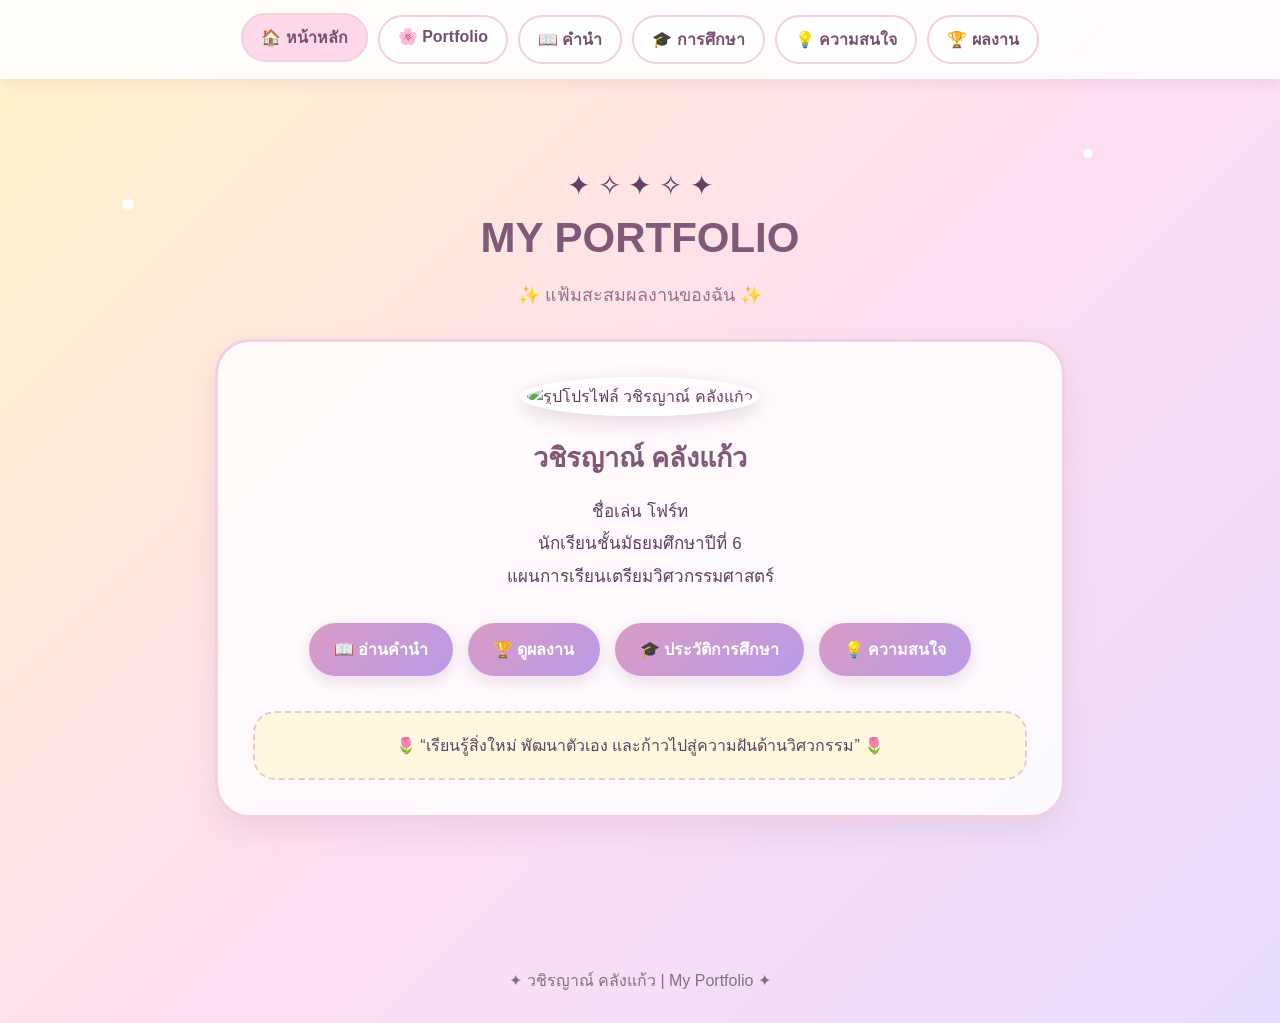
==== index.html @ 53247c9b "Update index.html" ====
<!DOCTYPE html>
<html lang="th">
<head>
    <meta charset="UTF-8">
    <meta name="viewport" content="width=device-width, initial-scale=1.0">
    <title>Portfolio | วชิรญาณ์ คลังแก้ว</title>

    <style>
        * {
            box-sizing: border-box;
        }

        body {
            margin: 0;
            font-family: Arial, "Tahoma", sans-serif;
            color: #60415f;
            background:
                radial-gradient(circle at 10% 20%, #ffffff 0 5px, transparent 6px),
                radial-gradient(circle at 85% 15%, #ffffff 0 4px, transparent 5px),
                linear-gradient(135deg, #fff4c7, #ffdff0, #e8ddff);
            min-height: 100vh;
        }

        nav {
            position: sticky;
            top: 0;
            z-index: 100;
            display: flex;
            justify-content: center;
            flex-wrap: wrap;
            gap: 10px;
            padding: 15px;
            background: rgba(255,255,255,0.88);
            backdrop-filter: blur(10px);
            box-shadow: 0 3px 15px rgba(130,90,130,0.12);
        }

        nav a {
            text-decoration: none;
            color: #76516f;
            background: #fff;
            padding: 10px 18px;
            border-radius: 25px;
            font-weight: bold;
            border: 2px solid #f2cfe1;
            transition: 0.25s;
        }

        nav a:hover,
        nav a.active {
            background: #ffd9ea;
            transform: translateY(-2px);
        }

        .hero {
            max-width: 1000px;
            margin: 45px auto;
            padding: 45px 25px;
            text-align: center;
        }

        .sparkle {
            font-size: 28px;
        }

        h1 {
            margin: 12px 0;
            font-size: 42px;
            color: #815878;
        }

        .subtitle {
            font-size: 18px;
            color: #98718f;
        }

        .profile-box {
            max-width: 850px;
            margin: 30px auto;
            padding: 35px;
            background: rgba(255,255,255,0.82);
            border: 3px solid #f2d0e2;
            border-radius: 35px;
            box-shadow: 0 12px 30px rgba(130,90,130,0.13);
        }

        .profile-image {
            width: 210px;
            height: 210px;
            object-fit: cover;
            border-radius: 50%;
            border: 7px solid #fff;
            box-shadow: 0 6px 20px rgba(120,80,120,0.2);
            margin-bottom: 20px;
        }

        .name {
            font-size: 27px;
            font-weight: bold;
            color: #815878;
        }

        .info {
            line-height: 1.9;
            font-size: 17px;
        }

        .buttons {
            display: flex;
            justify-content: center;
            flex-wrap: wrap;
            gap: 15px;
            margin-top: 30px;
        }

        .page-button {
            display: inline-block;
            text-decoration: none;
            color: #fff;
            background: linear-gradient(135deg, #d99bc4, #b99be8);
            padding: 14px 25px;
            border-radius: 30px;
            font-weight: bold;
            box-shadow: 0 5px 15px rgba(150,100,160,0.2);
            transition: 0.25s;
        }

        .page-button:hover {
            transform: translateY(-4px) scale(1.02);
        }

        .quote {
            margin-top: 35px;
            padding: 20px;
            border-radius: 22px;
            background: #fff8df;
            border: 2px dashed #e6c7d8;
        }

        footer {
            text-align: center;
            padding: 30px;
            color: #8b6b85;
        }

        @media (max-width: 600px) {
            h1 {
                font-size: 32px;
            }

            .profile-box {
                padding: 25px 18px;
            }

            .profile-image {
                width: 170px;
                height: 170px;
            }

            nav a {
                font-size: 14px;
                padding: 8px 12px;
            }
        }
    </style>
</head>

<body>

<nav>
    <a href="index.html" class="active">🏠 หน้าหลัก</a>
    <a href="portfolio.html">🌸 Portfolio</a>
    <a href="introduction.html">📖 คำนำ</a>
    <a href="education.html">🎓 การศึกษา</a>
    <a href="interest.html">💡 ความสนใจ</a>
    <a href="works.html">🏆 ผลงาน</a>
</nav>

<main class="hero">

    <div class="sparkle">✦ ✧ ✦ ✧ ✦</div>

    <h1>MY PORTFOLIO</h1>

    <p class="subtitle">
        ✨ แฟ้มสะสมผลงานของฉัน ✨
    </p>

    <section class="profile-box">

        <!-- รูปโปรไฟล์ -->
        <img
            src="IMG_0665.jpg"
            alt="รูปโปรไฟล์ วชิรญาณ์ คลังแก้ว"
            class="profile-image"
        >

        <div class="name">
            วชิรญาณ์ คลังแก้ว
        </div>

        <p class="info">
            ชื่อเล่น โฟร์ท<br>
            นักเรียนชั้นมัธยมศึกษาปีที่ 6<br>
            แผนการเรียนเตรียมวิศวกรรมศาสตร์
        </p>

        <div class="buttons">

            <!-- เชื่อมไปหน้าคำนำ -->
            <a href="introduction.html" class="page-button">
                📖 อ่านคำนำ
            </a>

            <!-- เชื่อมไปหน้าผลงาน -->
            <a href="works.html" class="page-button">
                🏆 ดูผลงาน
            </a>

            <a href="education.html" class="page-button">
                🎓 ประวัติการศึกษา
            </a>

            <a href="interest.html" class="page-button">
                💡 ความสนใจ
            </a>

        </div>

        <div class="quote">
            🌷 “เรียนรู้สิ่งใหม่ พัฒนาตัวเอง และก้าวไปสู่ความฝันด้านวิศวกรรม” 🌷
        </div>

    </section>

</main>

<footer>
    ✦ วชิรญาณ์ คลังแก้ว | My Portfolio ✦
</footer>

</body>
</html>
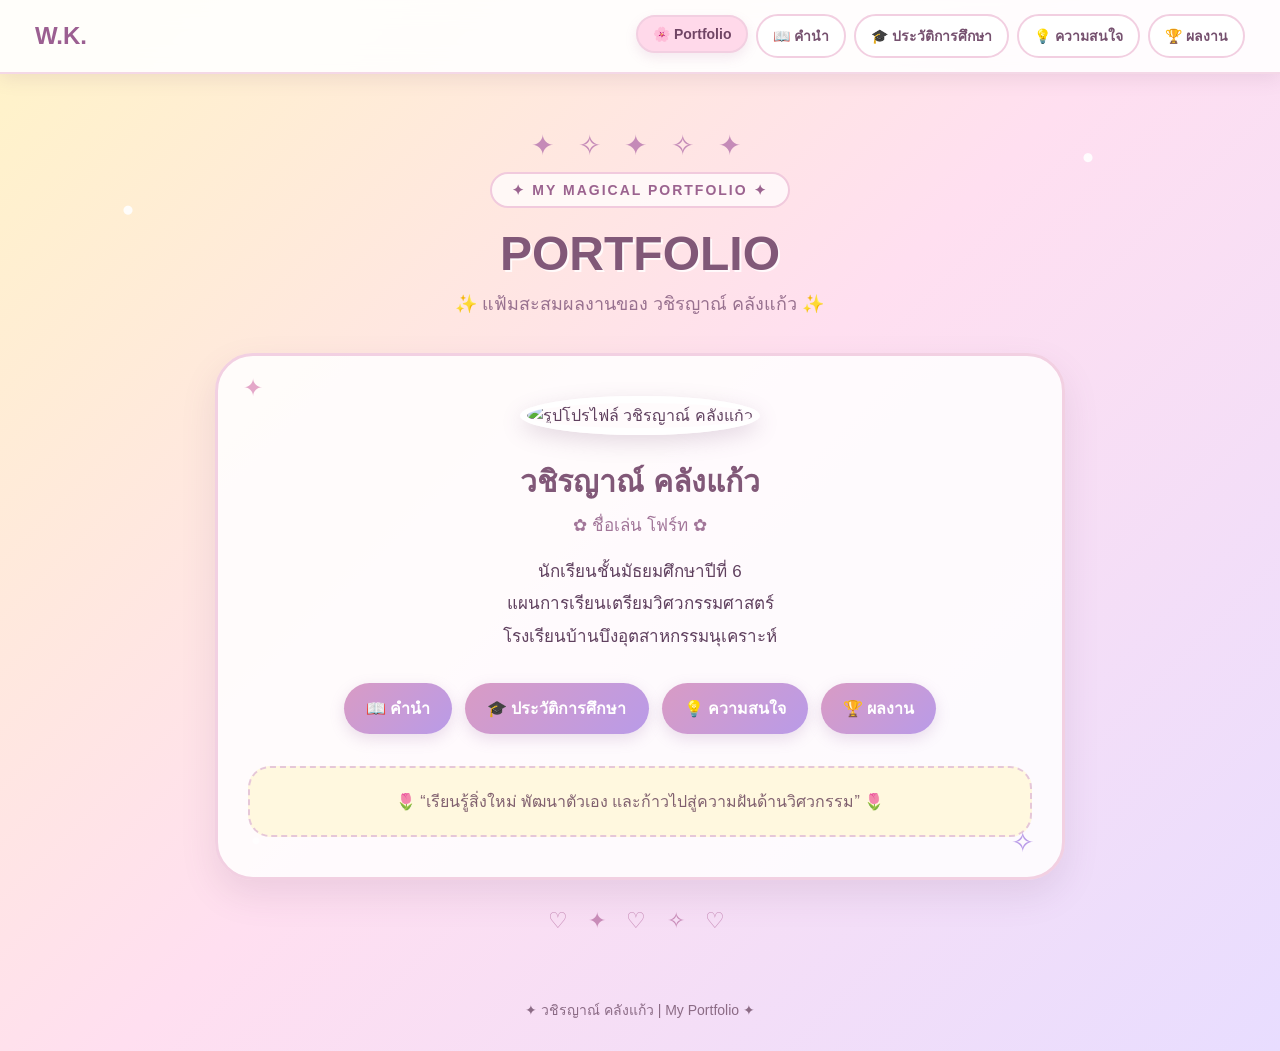
==== commit 1c6ed4f7: "Update index.html" ====
--- a/index.html
+++ b/index.html
@@ -3,153 +3,385 @@
 <head>
     <meta charset="UTF-8">
     <meta name="viewport" content="width=device-width, initial-scale=1.0">
+
     <title>Portfolio | วชิรญาณ์ คลังแก้ว</title>
 
     <style>
         * {
             box-sizing: border-box;
+        }
+
+        html {
+            scroll-behavior: smooth;
         }
 
         body {
             margin: 0;
             font-family: Arial, "Tahoma", sans-serif;
             color: #60415f;
+            min-height: 100vh;
+
             background:
-                radial-gradient(circle at 10% 20%, #ffffff 0 5px, transparent 6px),
-                radial-gradient(circle at 85% 15%, #ffffff 0 4px, transparent 5px),
+                radial-gradient(circle at 10% 20%, rgba(255,255,255,0.9) 0 4px, transparent 5px),
+                radial-gradient(circle at 85% 15%, rgba(255,255,255,0.9) 0 4px, transparent 5px),
+                radial-gradient(circle at 75% 75%, rgba(255,255,255,0.7) 0 3px, transparent 4px),
+                radial-gradient(circle at 20% 80%, rgba(255,255,255,0.7) 0 3px, transparent 4px),
                 linear-gradient(135deg, #fff4c7, #ffdff0, #e8ddff);
-            min-height: 100vh;
-        }
-
-        nav {
+        }
+
+        /* =========================
+           แถบเมนู
+        ========================= */
+
+        .navbar {
             position: sticky;
             top: 0;
-            z-index: 100;
+            z-index: 1000;
+
+            display: flex;
+            align-items: center;
+            justify-content: space-between;
+            gap: 20px;
+
+            padding: 14px 35px;
+
+            background: rgba(255, 255, 255, 0.90);
+            backdrop-filter: blur(12px);
+
+            box-shadow:
+                0 4px 18px rgba(130, 90, 130, 0.14);
+
+            border-bottom: 2px solid rgba(242, 207, 225, 0.8);
+        }
+
+        .logo {
+            text-decoration: none;
+            color: #9b5f91;
+
+            font-size: 24px;
+            font-weight: bold;
+
+            white-space: nowrap;
+        }
+
+        .navbar nav {
             display: flex;
             justify-content: center;
+            align-items: center;
             flex-wrap: wrap;
-            gap: 10px;
-            padding: 15px;
-            background: rgba(255,255,255,0.88);
-            backdrop-filter: blur(10px);
-            box-shadow: 0 3px 15px rgba(130,90,130,0.12);
-        }
-
-        nav a {
+            gap: 8px;
+        }
+
+        .navbar nav a {
             text-decoration: none;
             color: #76516f;
+
             background: #fff;
-            padding: 10px 18px;
+
+            padding: 9px 15px;
+
             border-radius: 25px;
+            border: 2px solid #f2cfe1;
+
+            font-size: 14px;
             font-weight: bold;
-            border: 2px solid #f2cfe1;
-            transition: 0.25s;
-        }
-
-        nav a:hover,
-        nav a.active {
+
+            transition: 0.25s ease;
+        }
+
+        .navbar nav a:hover,
+        .navbar nav a.active {
+            color: #704565;
             background: #ffd9ea;
+
             transform: translateY(-2px);
-        }
+
+            box-shadow:
+                0 5px 12px rgba(180, 120, 160, 0.15);
+        }
+
+        /* =========================
+           ส่วน Portfolio
+        ========================= */
 
         .hero {
-            max-width: 1000px;
-            margin: 45px auto;
-            padding: 45px 25px;
+            max-width: 1050px;
+            margin: 0 auto;
+            padding: 55px 20px 35px;
             text-align: center;
         }
 
         .sparkle {
+            color: #c58bb8;
             font-size: 28px;
+            letter-spacing: 8px;
+            margin-bottom: 10px;
+        }
+
+        .small-title {
+            display: inline-block;
+
+            padding: 8px 20px;
+            margin-bottom: 10px;
+
+            background: rgba(255,255,255,0.72);
+
+            border: 2px solid #f1cadd;
+            border-radius: 30px;
+
+            color: #9b638f;
+            font-size: 14px;
+            font-weight: bold;
+            letter-spacing: 2px;
         }
 
         h1 {
-            margin: 12px 0;
-            font-size: 42px;
+            margin: 8px 0;
+
+            font-size: 48px;
             color: #815878;
+
+            text-shadow:
+                2px 2px 0 rgba(255,255,255,0.8);
         }
 
         .subtitle {
+            margin: 0 0 35px;
+
             font-size: 18px;
             color: #98718f;
         }
 
+        /* =========================
+           กล่องโปรไฟล์
+        ========================= */
+
         .profile-box {
+            position: relative;
+
             max-width: 850px;
-            margin: 30px auto;
-            padding: 35px;
-            background: rgba(255,255,255,0.82);
+            margin: 0 auto;
+
+            padding: 40px 30px;
+
+            background: rgba(255,255,255,0.86);
+
             border: 3px solid #f2d0e2;
-            border-radius: 35px;
-            box-shadow: 0 12px 30px rgba(130,90,130,0.13);
-        }
+            border-radius: 38px;
+
+            box-shadow:
+                0 15px 35px rgba(130,90,130,0.14);
+        }
+
+        .profile-box::before {
+            content: "✦";
+            position: absolute;
+
+            top: 18px;
+            left: 25px;
+
+            color: #e4a7c9;
+            font-size: 24px;
+        }
+
+        .profile-box::after {
+            content: "✧";
+            position: absolute;
+
+            right: 28px;
+            bottom: 18px;
+
+            color: #b99be8;
+            font-size: 28px;
+        }
+
+        /* =========================
+           รูปโปรไฟล์
+        ========================= */
 
         .profile-image {
             width: 210px;
             height: 210px;
+
             object-fit: cover;
+
             border-radius: 50%;
             border: 7px solid #fff;
-            box-shadow: 0 6px 20px rgba(120,80,120,0.2);
-            margin-bottom: 20px;
+
+            box-shadow:
+                0 7px 22px rgba(120,80,120,0.20);
+
+            margin-bottom: 18px;
         }
 
         .name {
-            font-size: 27px;
+            margin-top: 5px;
+
+            font-size: 30px;
             font-weight: bold;
+
             color: #815878;
+        }
+
+        .nickname {
+            margin-top: 6px;
+
+            color: #a27699;
+            font-size: 17px;
         }
 
         .info {
             line-height: 1.9;
             font-size: 17px;
-        }
+
+            margin: 18px 0 0;
+        }
+
+        /* =========================
+           ปุ่มไปแต่ละหน้า
+        ========================= */
 
         .buttons {
             display: flex;
             justify-content: center;
             flex-wrap: wrap;
-            gap: 15px;
+
+            gap: 13px;
+
             margin-top: 30px;
         }
 
         .page-button {
             display: inline-block;
+
             text-decoration: none;
+
             color: #fff;
-            background: linear-gradient(135deg, #d99bc4, #b99be8);
-            padding: 14px 25px;
+
+            background: linear-gradient(
+                135deg,
+                #d99bc4,
+                #b99be8
+            );
+
+            padding: 13px 22px;
+
             border-radius: 30px;
+
             font-weight: bold;
-            box-shadow: 0 5px 15px rgba(150,100,160,0.2);
-            transition: 0.25s;
+
+            box-shadow:
+                0 5px 15px rgba(150,100,160,0.20);
+
+            transition: 0.25s ease;
         }
 
         .page-button:hover {
             transform: translateY(-4px) scale(1.02);
-        }
+
+            box-shadow:
+                0 8px 18px rgba(150,100,160,0.25);
+        }
+
+        /* =========================
+           กล่องคำคม
+        ========================= */
 
         .quote {
-            margin-top: 35px;
+            margin-top: 32px;
+
             padding: 20px;
+
             border-radius: 22px;
+
             background: #fff8df;
+
             border: 2px dashed #e6c7d8;
-        }
+
+            color: #80606f;
+
+            line-height: 1.7;
+        }
+
+        /* =========================
+           จุดตกแต่ง
+        ========================= */
+
+        .decoration {
+            margin: 28px auto 0;
+
+            color: #c98db9;
+            font-size: 22px;
+            letter-spacing: 7px;
+        }
+
+        /* =========================
+           Footer
+        ========================= */
 
         footer {
             text-align: center;
-            padding: 30px;
+
+            padding: 30px 20px;
+
             color: #8b6b85;
+
+            font-size: 14px;
+        }
+
+        /* =========================
+           มือถือ
+        ========================= */
+
+        @media (max-width: 800px) {
+
+            .navbar {
+                flex-direction: column;
+                padding: 12px 15px;
+                gap: 10px;
+            }
+
+            .navbar nav {
+                width: 100%;
+            }
+
+            .navbar nav a {
+                font-size: 13px;
+                padding: 8px 11px;
+            }
+
+            .hero {
+                padding-top: 35px;
+            }
+
+            h1 {
+                font-size: 38px;
+            }
         }
 
         @media (max-width: 600px) {
+
+            .sparkle {
+                font-size: 22px;
+                letter-spacing: 5px;
+            }
+
+            .small-title {
+                font-size: 12px;
+                padding: 7px 15px;
+            }
+
             h1 {
-                font-size: 32px;
+                font-size: 31px;
+            }
+
+            .subtitle {
+                font-size: 16px;
             }
 
             .profile-box {
-                padding: 25px 18px;
+                padding: 32px 18px;
+                border-radius: 28px;
             }
 
             .profile-image {
@@ -157,9 +389,17 @@
                 height: 170px;
             }
 
-            nav a {
-                font-size: 14px;
-                padding: 8px 12px;
+            .name {
+                font-size: 25px;
+            }
+
+            .info {
+                font-size: 16px;
+            }
+
+            .page-button {
+                width: 100%;
+                max-width: 280px;
             }
         }
     </style>
@@ -167,77 +407,146 @@
 
 <body>
 
-<nav>
-    <a href="index.html" class="active">🏠 หน้าหลัก</a>
-    <a href="portfolio.html">🌸 Portfolio</a>
-    <a href="introduction.html">📖 คำนำ</a>
-    <a href="education.html">🎓 การศึกษา</a>
-    <a href="interest.html">💡 ความสนใจ</a>
-    <a href="works.html">🏆 ผลงาน</a>
-</nav>
-
-<main class="hero">
-
-    <div class="sparkle">✦ ✧ ✦ ✧ ✦</div>
-
-    <h1>MY PORTFOLIO</h1>
-
-    <p class="subtitle">
-        ✨ แฟ้มสะสมผลงานของฉัน ✨
-    </p>
-
-    <section class="profile-box">
-
-        <!-- รูปโปรไฟล์ -->
-        <img
-            src="IMG_0665.jpg"
-            alt="รูปโปรไฟล์ วชิรญาณ์ คลังแก้ว"
-            class="profile-image"
-        >
-
-        <div class="name">
-            วชิรญาณ์ คลังแก้ว
-        </div>
-
-        <p class="info">
-            ชื่อเล่น โฟร์ท<br>
-            นักเรียนชั้นมัธยมศึกษาปีที่ 6<br>
-            แผนการเรียนเตรียมวิศวกรรมศาสตร์
-        </p>
-
-        <div class="buttons">
-
-            <!-- เชื่อมไปหน้าคำนำ -->
-            <a href="introduction.html" class="page-button">
-                📖 อ่านคำนำ
+    <!-- =========================
+         NAVIGATION
+    ========================== -->
+
+    <header class="navbar">
+
+        <a href="portfolio.html" class="logo">
+            W.K.
+        </a>
+
+        <nav>
+
+            <a href="portfolio.html" class="active">
+                🌸 Portfolio
             </a>
 
-            <!-- เชื่อมไปหน้าผลงาน -->
-            <a href="works.html" class="page-button">
-                🏆 ดูผลงาน
+            <a href="introduction.html">
+                📖 คำนำ
             </a>
 
-            <a href="education.html" class="page-button">
+            <a href="education.html">
                 🎓 ประวัติการศึกษา
             </a>
 
-            <a href="interest.html" class="page-button">
+            <a href="interest.html">
                 💡 ความสนใจ
             </a>
 
+            <a href="works.html">
+                🏆 ผลงาน
+            </a>
+
+        </nav>
+
+    </header>
+
+
+    <!-- =========================
+         PORTFOLIO
+    ========================== -->
+
+    <main class="hero">
+
+        <div class="sparkle">
+            ✦ ✧ ✦ ✧ ✦
         </div>
 
-        <div class="quote">
-            🌷 “เรียนรู้สิ่งใหม่ พัฒนาตัวเอง และก้าวไปสู่ความฝันด้านวิศวกรรม” 🌷
+        <div class="small-title">
+            ✦ MY MAGICAL PORTFOLIO ✦
         </div>
 
-    </section>
-
-</main>
-
-<footer>
-    ✦ วชิรญาณ์ คลังแก้ว | My Portfolio ✦
-</footer>
+        <h1>
+            PORTFOLIO
+        </h1>
+
+        <p class="subtitle">
+            ✨ แฟ้มสะสมผลงานของ วชิรญาณ์ คลังแก้ว ✨
+        </p>
+
+
+        <!-- PROFILE -->
+
+        <section class="profile-box">
+
+            <img
+                src="IMG_0665.jpg"
+                alt="รูปโปรไฟล์ วชิรญาณ์ คลังแก้ว"
+                class="profile-image"
+            >
+
+            <div class="name">
+                วชิรญาณ์ คลังแก้ว
+            </div>
+
+            <div class="nickname">
+                ✿ ชื่อเล่น โฟร์ท ✿
+            </div>
+
+            <p class="info">
+                นักเรียนชั้นมัธยมศึกษาปีที่ 6<br>
+                แผนการเรียนเตรียมวิศวกรรมศาสตร์<br>
+                โรงเรียนบ้านบึงอุตสาหกรรมนุเคราะห์
+            </p>
+
+
+            <!-- BUTTONS -->
+
+            <div class="buttons">
+
+                <a
+                    href="introduction.html"
+                    class="page-button"
+                >
+                    📖 คำนำ
+                </a>
+
+                <a
+                    href="education.html"
+                    class="page-button"
+                >
+                    🎓 ประวัติการศึกษา
+                </a>
+
+                <a
+                    href="interest.html"
+                    class="page-button"
+                >
+                    💡 ความสนใจ
+                </a>
+
+                <a
+                    href="works.html"
+                    class="page-button"
+                >
+                    🏆 ผลงาน
+                </a>
+
+            </div>
+
+
+            <!-- QUOTE -->
+
+            <div class="quote">
+                🌷 “เรียนรู้สิ่งใหม่ พัฒนาตัวเอง
+                และก้าวไปสู่ความฝันด้านวิศวกรรม” 🌷
+            </div>
+
+        </section>
+
+
+        <div class="decoration">
+            ♡ ✦ ♡ ✧ ♡
+        </div>
+
+    </main>
+
+
+    <footer>
+        ✦ วชิรญาณ์ คลังแก้ว | My Portfolio ✦
+    </footer>
 
 </body>
 </html>
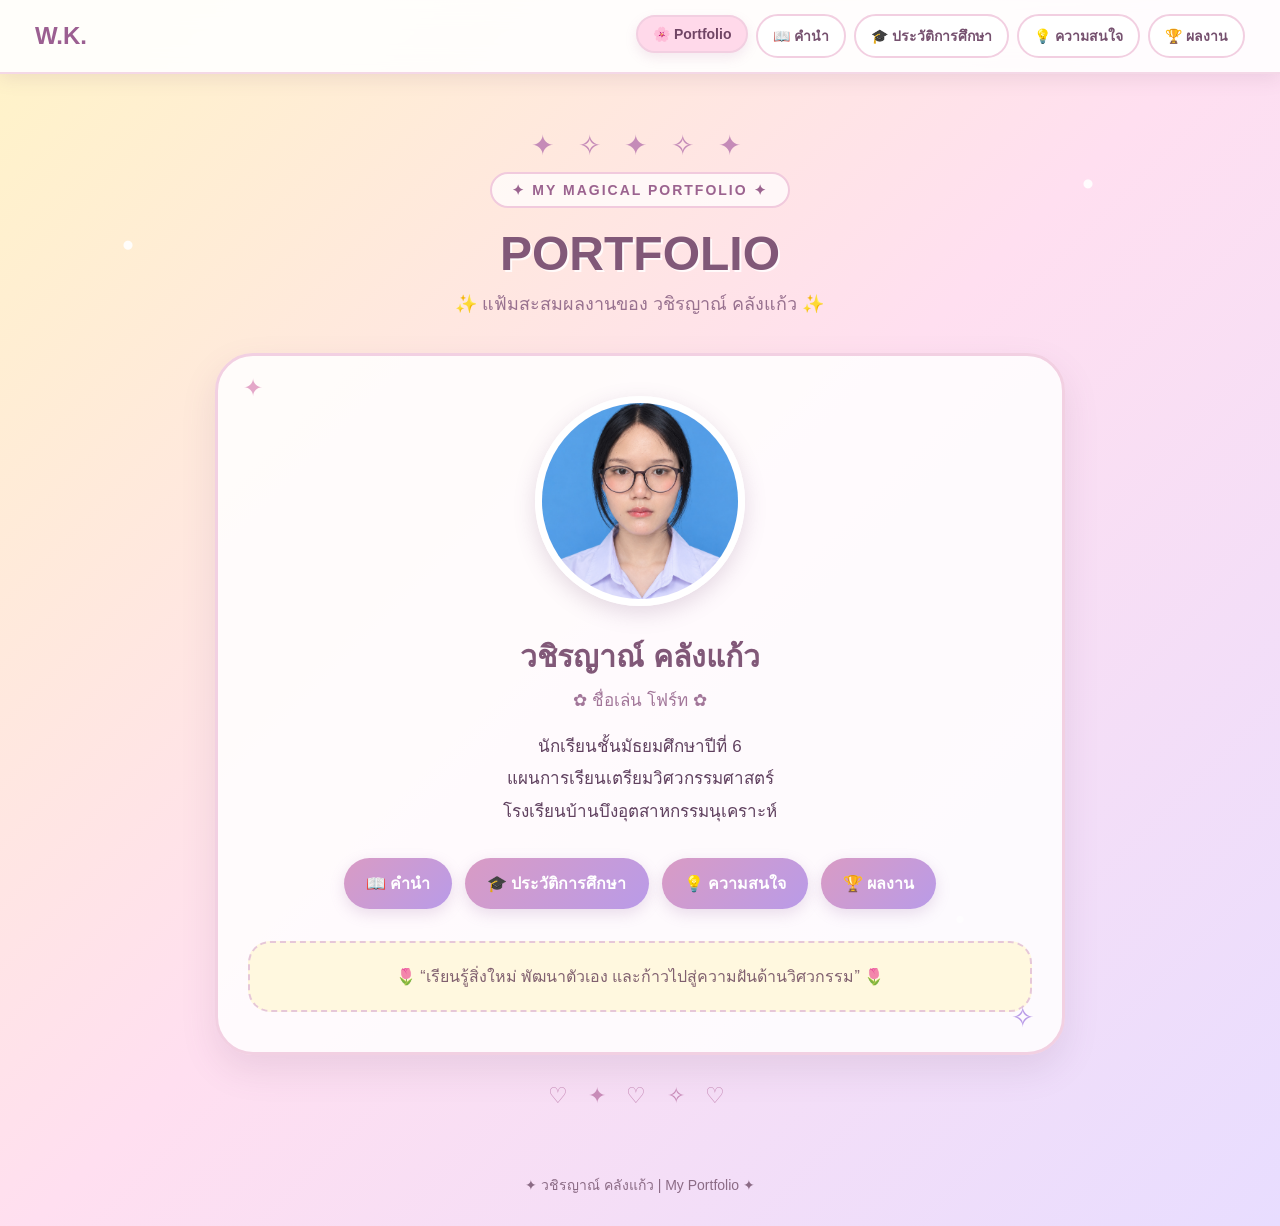
==== commit 2cc124fe: "Update index.html" ====
--- a/index.html
+++ b/index.html
@@ -472,7 +472,7 @@
         <section class="profile-box">
 
             <img
-                src="IMG_0665.jpg"
+                src="profile.png"
                 alt="รูปโปรไฟล์ วชิรญาณ์ คลังแก้ว"
                 class="profile-image"
             >
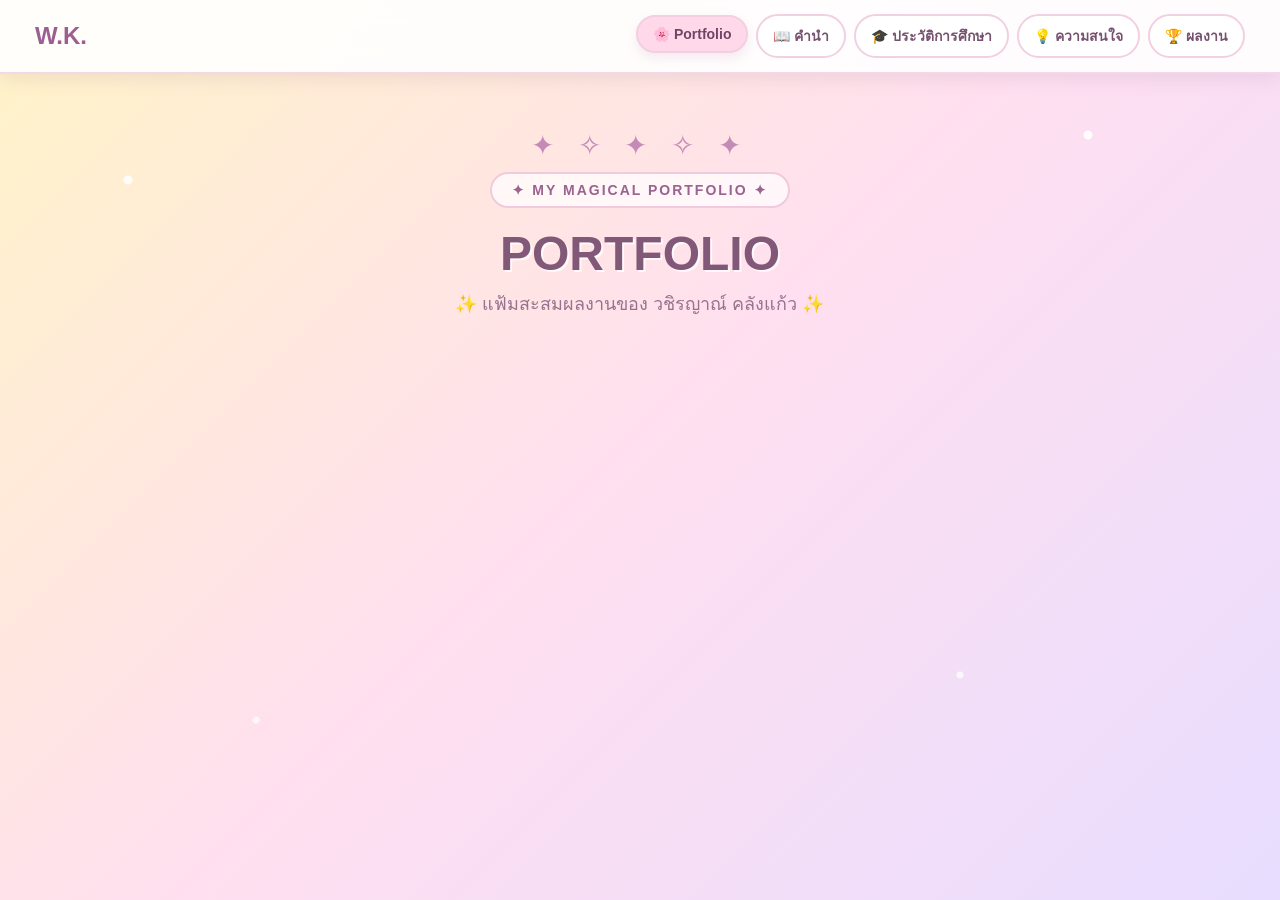
==== commit 4d8057ad: "Update index.html" ====
--- a/index.html
+++ b/index.html
@@ -17,16 +17,37 @@
 
         body {
             margin: 0;
-            font-family: Arial, "Tahoma", sans-serif;
+            font-family: Arial, Tahoma, sans-serif;
             color: #60415f;
             min-height: 100vh;
 
             background:
-                radial-gradient(circle at 10% 20%, rgba(255,255,255,0.9) 0 4px, transparent 5px),
-                radial-gradient(circle at 85% 15%, rgba(255,255,255,0.9) 0 4px, transparent 5px),
-                radial-gradient(circle at 75% 75%, rgba(255,255,255,0.7) 0 3px, transparent 4px),
-                radial-gradient(circle at 20% 80%, rgba(255,255,255,0.7) 0 3px, transparent 4px),
-                linear-gradient(135deg, #fff4c7, #ffdff0, #e8ddff);
+                radial-gradient(
+                    circle at 10% 20%,
+                    rgba(255,255,255,0.9) 0 4px,
+                    transparent 5px
+                ),
+                radial-gradient(
+                    circle at 85% 15%,
+                    rgba(255,255,255,0.9) 0 4px,
+                    transparent 5px
+                ),
+                radial-gradient(
+                    circle at 75% 75%,
+                    rgba(255,255,255,0.7) 0 3px,
+                    transparent 4px
+                ),
+                radial-gradient(
+                    circle at 20% 80%,
+                    rgba(255,255,255,0.7) 0 3px,
+                    transparent 4px
+                ),
+                linear-gradient(
+                    135deg,
+                    #fff4c7,
+                    #ffdff0,
+                    #e8ddff
+                );
         }
 
         /* =========================
@@ -45,13 +66,13 @@
 
             padding: 14px 35px;
 
-            background: rgba(255, 255, 255, 0.90);
+            background: rgba(255,255,255,0.90);
             backdrop-filter: blur(12px);
 
             box-shadow:
-                0 4px 18px rgba(130, 90, 130, 0.14);
-
-            border-bottom: 2px solid rgba(242, 207, 225, 0.8);
+                0 4px 18px rgba(130,90,130,0.14);
+
+            border-bottom: 2px solid rgba(242,207,225,0.8);
         }
 
         .logo {
@@ -97,7 +118,7 @@
             transform: translateY(-2px);
 
             box-shadow:
-                0 5px 12px rgba(180, 120, 160, 0.15);
+                0 5px 12px rgba(180,120,160,0.15);
         }
 
         /* =========================
@@ -107,14 +128,18 @@
         .hero {
             max-width: 1050px;
             margin: 0 auto;
+
             padding: 55px 20px 35px;
+
             text-align: center;
         }
 
         .sparkle {
             color: #c58bb8;
+
             font-size: 28px;
             letter-spacing: 8px;
+
             margin-bottom: 10px;
         }
 
@@ -130,6 +155,7 @@
             border-radius: 30px;
 
             color: #9b638f;
+
             font-size: 14px;
             font-weight: bold;
             letter-spacing: 2px;
@@ -139,6 +165,7 @@
             margin: 8px 0;
 
             font-size: 48px;
+
             color: #815878;
 
             text-shadow:
@@ -160,6 +187,7 @@
             position: relative;
 
             max-width: 850px;
+
             margin: 0 auto;
 
             padding: 40px 30px;
@@ -167,6 +195,7 @@
             background: rgba(255,255,255,0.86);
 
             border: 3px solid #f2d0e2;
+
             border-radius: 38px;
 
             box-shadow:
@@ -175,23 +204,27 @@
 
         .profile-box::before {
             content: "✦";
+
             position: absolute;
 
             top: 18px;
             left: 25px;
 
             color: #e4a7c9;
+
             font-size: 24px;
         }
 
         .profile-box::after {
             content: "✧";
+
             position: absolute;
 
             right: 28px;
             bottom: 18px;
 
             color: #b99be8;
+
             font-size: 28px;
         }
 
@@ -206,6 +239,7 @@
             object-fit: cover;
 
             border-radius: 50%;
+
             border: 7px solid #fff;
 
             box-shadow:
@@ -227,23 +261,27 @@
             margin-top: 6px;
 
             color: #a27699;
+
             font-size: 17px;
         }
 
         .info {
             line-height: 1.9;
+
             font-size: 17px;
 
             margin: 18px 0 0;
         }
 
         /* =========================
-           ปุ่มไปแต่ละหน้า
+           ปุ่ม
         ========================= */
 
         .buttons {
             display: flex;
+
             justify-content: center;
+
             flex-wrap: wrap;
 
             gap: 13px;
@@ -284,7 +322,7 @@
         }
 
         /* =========================
-           กล่องคำคม
+           คำคม
         ========================= */
 
         .quote {
@@ -304,14 +342,16 @@
         }
 
         /* =========================
-           จุดตกแต่ง
+           ตกแต่ง
         ========================= */
 
         .decoration {
             margin: 28px auto 0;
 
             color: #c98db9;
+
             font-size: 22px;
+
             letter-spacing: 7px;
         }
 
@@ -330,14 +370,16 @@
         }
 
         /* =========================
-           มือถือ
+           Tablet / มือถือ
         ========================= */
 
         @media (max-width: 800px) {
 
             .navbar {
                 flex-direction: column;
+
                 padding: 12px 15px;
+
                 gap: 10px;
             }
 
@@ -347,6 +389,7 @@
 
             .navbar nav a {
                 font-size: 13px;
+
                 padding: 8px 11px;
             }
 
@@ -363,11 +406,13 @@
 
             .sparkle {
                 font-size: 22px;
+
                 letter-spacing: 5px;
             }
 
             .small-title {
                 font-size: 12px;
+
                 padding: 7px 15px;
             }
 
@@ -381,6 +426,7 @@
 
             .profile-box {
                 padding: 32px 18px;
+
                 border-radius: 28px;
             }
 
@@ -399,6 +445,7 @@
 
             .page-button {
                 width: 100%;
+
                 max-width: 280px;
             }
         }
@@ -413,17 +460,17 @@
 
     <header class="navbar">
 
-        <a href="portfolio.html" class="logo">
+        <a href="index.html" class="logo">
             W.K.
         </a>
 
         <nav>
 
-            <a href="portfolio.html" class="active">
+            <a href="index.html" class="active">
                 🌸 Portfolio
             </a>
 
-            <a href="introduction.html">
+            <a href="preface.html">
                 📖 คำนำ
             </a>
 
@@ -435,7 +482,7 @@
                 💡 ความสนใจ
             </a>
 
-            <a href="works.html">
+            <a href="work.html">
                 🏆 ผลงาน
             </a>
 
@@ -464,89 +511,3 @@
 
         <p class="subtitle">
             ✨ แฟ้มสะสมผลงานของ วชิรญาณ์ คลังแก้ว ✨
-        </p>
-
-
-        <!-- PROFILE -->
-
-        <section class="profile-box">
-
-            <img
-                src="profile.png"
-                alt="รูปโปรไฟล์ วชิรญาณ์ คลังแก้ว"
-                class="profile-image"
-            >
-
-            <div class="name">
-                วชิรญาณ์ คลังแก้ว
-            </div>
-
-            <div class="nickname">
-                ✿ ชื่อเล่น โฟร์ท ✿
-            </div>
-
-            <p class="info">
-                นักเรียนชั้นมัธยมศึกษาปีที่ 6<br>
-                แผนการเรียนเตรียมวิศวกรรมศาสตร์<br>
-                โรงเรียนบ้านบึงอุตสาหกรรมนุเคราะห์
-            </p>
-
-
-            <!-- BUTTONS -->
-
-            <div class="buttons">
-
-                <a
-                    href="introduction.html"
-                    class="page-button"
-                >
-                    📖 คำนำ
-                </a>
-
-                <a
-                    href="education.html"
-                    class="page-button"
-                >
-                    🎓 ประวัติการศึกษา
-                </a>
-
-                <a
-                    href="interest.html"
-                    class="page-button"
-                >
-                    💡 ความสนใจ
-                </a>
-
-                <a
-                    href="works.html"
-                    class="page-button"
-                >
-                    🏆 ผลงาน
-                </a>
-
-            </div>
-
-
-            <!-- QUOTE -->
-
-            <div class="quote">
-                🌷 “เรียนรู้สิ่งใหม่ พัฒนาตัวเอง
-                และก้าวไปสู่ความฝันด้านวิศวกรรม” 🌷
-            </div>
-
-        </section>
-
-
-        <div class="decoration">
-            ♡ ✦ ♡ ✧ ♡
-        </div>
-
-    </main>
-
-
-    <footer>
-        ✦ วชิรญาณ์ คลังแก้ว | My Portfolio ✦
-    </footer>
-
-</body>
-</html>
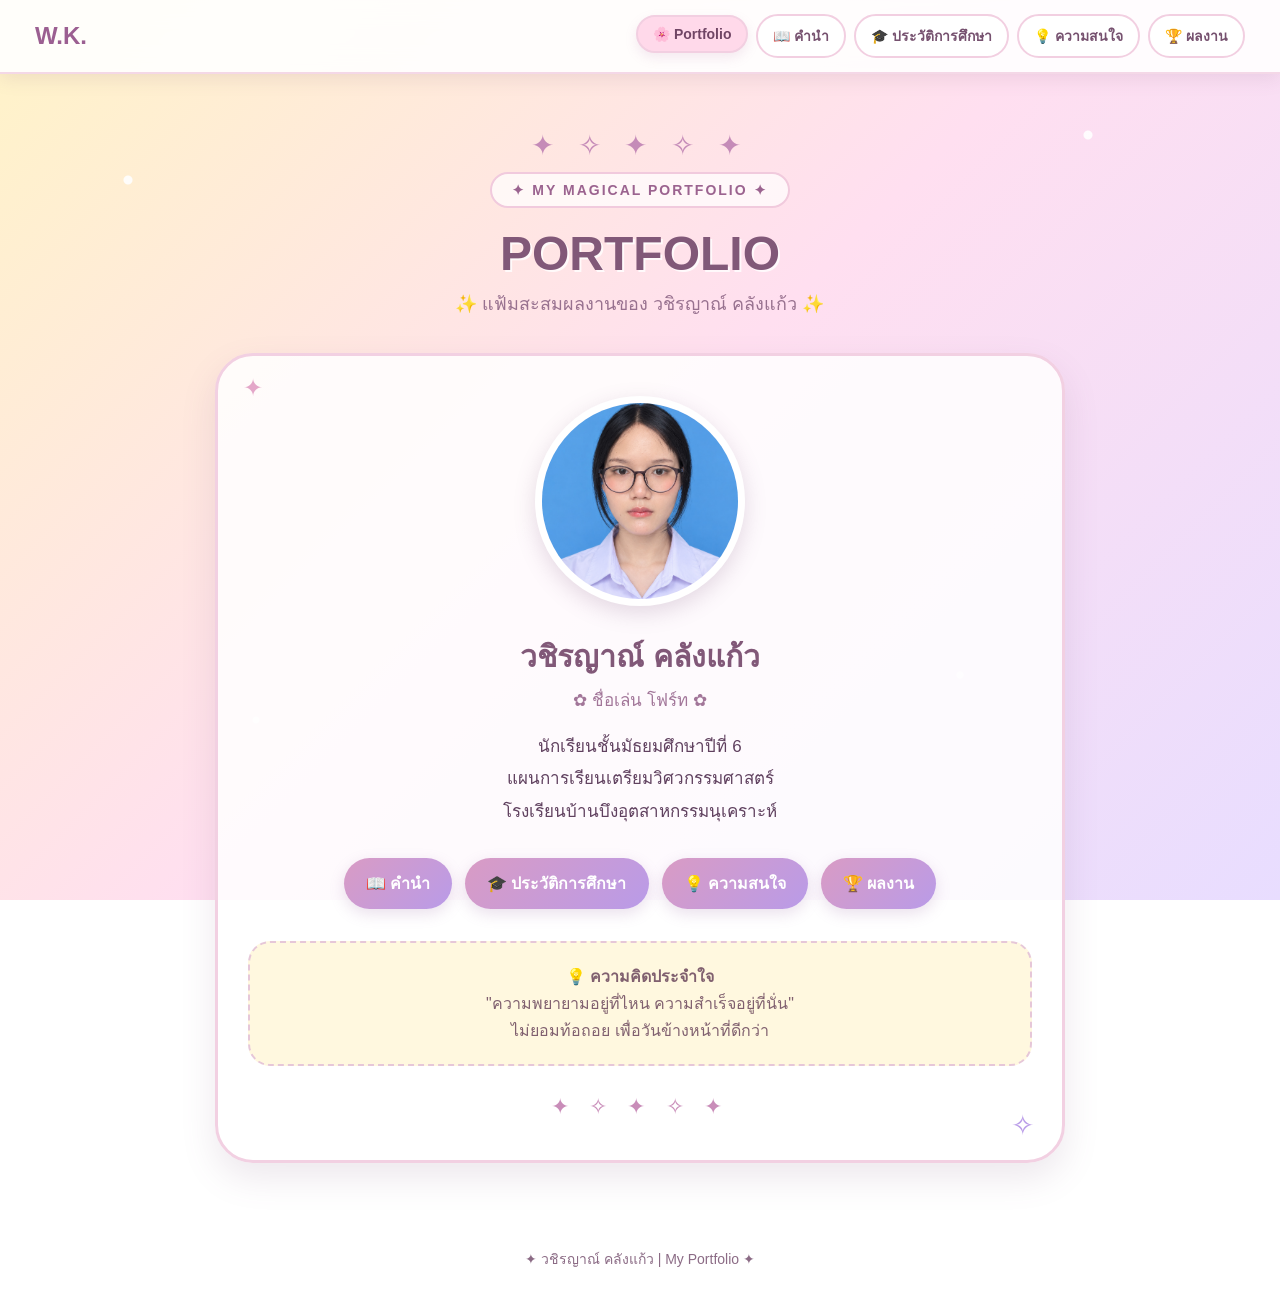
==== commit e1d638db: "Update index.html" ====
--- a/index.html
+++ b/index.html
@@ -3,24 +3,20 @@
 <head>
     <meta charset="UTF-8">
     <meta name="viewport" content="width=device-width, initial-scale=1.0">
-
+    <meta name="description" content="แฟ้มสะสมผลงานของ วชิรญาณ์ คลังแก้ว โรงเรียนบ้านบึงอุตสาหกรรมนุเคราะห์">
     <title>Portfolio | วชิรญาณ์ คลังแก้ว</title>
-
     <style>
         * {
             box-sizing: border-box;
         }
-
         html {
             scroll-behavior: smooth;
         }
-
         body {
             margin: 0;
             font-family: Arial, Tahoma, sans-serif;
             color: #60415f;
             min-height: 100vh;
-
             background:
                 radial-gradient(
                     circle at 10% 20%,
@@ -48,43 +44,32 @@
                     #ffdff0,
                     #e8ddff
                 );
-        }
-
+            background-attachment: fixed;
+        }
         /* =========================
            แถบเมนู
         ========================= */
-
         .navbar {
             position: sticky;
             top: 0;
             z-index: 1000;
-
             display: flex;
             align-items: center;
             justify-content: space-between;
             gap: 20px;
-
             padding: 14px 35px;
-
             background: rgba(255,255,255,0.90);
             backdrop-filter: blur(12px);
-
-            box-shadow:
-                0 4px 18px rgba(130,90,130,0.14);
-
+            box-shadow: 0 4px 18px rgba(130,90,130,0.14);
             border-bottom: 2px solid rgba(242,207,225,0.8);
         }
-
         .logo {
             text-decoration: none;
             color: #9b5f91;
-
             font-size: 24px;
             font-weight: bold;
-
             white-space: nowrap;
         }
-
         .navbar nav {
             display: flex;
             justify-content: center;
@@ -92,422 +77,299 @@
             flex-wrap: wrap;
             gap: 8px;
         }
-
         .navbar nav a {
             text-decoration: none;
             color: #76516f;
-
             background: #fff;
-
             padding: 9px 15px;
-
             border-radius: 25px;
             border: 2px solid #f2cfe1;
-
             font-size: 14px;
             font-weight: bold;
-
             transition: 0.25s ease;
         }
-
         .navbar nav a:hover,
         .navbar nav a.active {
             color: #704565;
             background: #ffd9ea;
-
             transform: translateY(-2px);
-
-            box-shadow:
-                0 5px 12px rgba(180,120,160,0.15);
-        }
-
+            box-shadow: 0 5px 12px rgba(180,120,160,0.15);
+        }
         /* =========================
            ส่วน Portfolio
         ========================= */
-
         .hero {
             max-width: 1050px;
             margin: 0 auto;
-
             padding: 55px 20px 35px;
-
             text-align: center;
         }
-
         .sparkle {
             color: #c58bb8;
-
             font-size: 28px;
             letter-spacing: 8px;
-
             margin-bottom: 10px;
         }
-
         .small-title {
             display: inline-block;
-
             padding: 8px 20px;
             margin-bottom: 10px;
-
             background: rgba(255,255,255,0.72);
-
             border: 2px solid #f1cadd;
             border-radius: 30px;
-
             color: #9b638f;
-
             font-size: 14px;
             font-weight: bold;
             letter-spacing: 2px;
         }
-
         h1 {
             margin: 8px 0;
-
             font-size: 48px;
-
             color: #815878;
-
-            text-shadow:
-                2px 2px 0 rgba(255,255,255,0.8);
-        }
-
+            text-shadow: 2px 2px 0 rgba(255,255,255,0.8);
+        }
         .subtitle {
             margin: 0 0 35px;
-
             font-size: 18px;
             color: #98718f;
         }
-
         /* =========================
            กล่องโปรไฟล์
         ========================= */
-
         .profile-box {
             position: relative;
-
             max-width: 850px;
-
             margin: 0 auto;
-
             padding: 40px 30px;
-
             background: rgba(255,255,255,0.86);
-
             border: 3px solid #f2d0e2;
-
             border-radius: 38px;
-
-            box-shadow:
-                0 15px 35px rgba(130,90,130,0.14);
-        }
-
+            box-shadow: 0 15px 35px rgba(130,90,130,0.14);
+        }
         .profile-box::before {
             content: "✦";
-
             position: absolute;
-
             top: 18px;
             left: 25px;
-
             color: #e4a7c9;
-
             font-size: 24px;
         }
-
         .profile-box::after {
             content: "✧";
-
             position: absolute;
-
             right: 28px;
             bottom: 18px;
-
             color: #b99be8;
-
             font-size: 28px;
         }
-
         /* =========================
            รูปโปรไฟล์
         ========================= */
-
         .profile-image {
             width: 210px;
             height: 210px;
-
             object-fit: cover;
-
             border-radius: 50%;
-
             border: 7px solid #fff;
-
-            box-shadow:
-                0 7px 22px rgba(120,80,120,0.20);
-
+            box-shadow: 0 7px 22px rgba(120,80,120,0.20);
             margin-bottom: 18px;
-        }
-
+            background: #f9e7f0;
+        }
         .name {
             margin-top: 5px;
-
             font-size: 30px;
             font-weight: bold;
-
             color: #815878;
         }
-
         .nickname {
             margin-top: 6px;
-
             color: #a27699;
-
             font-size: 17px;
         }
-
         .info {
             line-height: 1.9;
-
             font-size: 17px;
-
             margin: 18px 0 0;
         }
-
         /* =========================
            ปุ่ม
         ========================= */
-
         .buttons {
             display: flex;
-
             justify-content: center;
-
             flex-wrap: wrap;
-
             gap: 13px;
-
             margin-top: 30px;
         }
-
         .page-button {
             display: inline-block;
-
             text-decoration: none;
-
             color: #fff;
-
-            background: linear-gradient(
-                135deg,
-                #d99bc4,
-                #b99be8
-            );
-
+            background: linear-gradient(135deg, #d99bc4, #b99be8);
             padding: 13px 22px;
-
             border-radius: 30px;
-
-            font-weight: bold;
-
-            box-shadow:
-                0 5px 15px rgba(150,100,160,0.20);
-
+            font-weight: bold;
+            box-shadow: 0 5px 15px rgba(150,100,160,0.20);
             transition: 0.25s ease;
         }
-
         .page-button:hover {
             transform: translateY(-4px) scale(1.02);
-
-            box-shadow:
-                0 8px 18px rgba(150,100,160,0.25);
-        }
-
-        /* =========================
-           คำคม
-        ========================= */
-
+            box-shadow: 0 8px 18px rgba(150,100,160,0.25);
+        }
+        /* =========================
+           กล่องคำคม
+        ========================= */
         .quote {
             margin-top: 32px;
-
             padding: 20px;
-
             border-radius: 22px;
-
             background: #fff8df;
-
             border: 2px dashed #e6c7d8;
-
             color: #80606f;
-
             line-height: 1.7;
         }
-
-        /* =========================
-           ตกแต่ง
-        ========================= */
-
         .decoration {
             margin: 28px auto 0;
-
             color: #c98db9;
-
             font-size: 22px;
-
             letter-spacing: 7px;
         }
-
         /* =========================
            Footer
         ========================= */
-
         footer {
             text-align: center;
-
             padding: 30px 20px;
-
+            margin-top: 20px;
             color: #8b6b85;
-
             font-size: 14px;
         }
-
-        /* =========================
-           Tablet / มือถือ
-        ========================= */
-
+        /* =========================
+           Tablet
+        ========================= */
         @media (max-width: 800px) {
-
             .navbar {
                 flex-direction: column;
-
                 padding: 12px 15px;
-
                 gap: 10px;
             }
-
             .navbar nav {
                 width: 100%;
             }
-
             .navbar nav a {
                 font-size: 13px;
-
                 padding: 8px 11px;
             }
-
             .hero {
                 padding-top: 35px;
             }
-
             h1 {
                 font-size: 38px;
             }
         }
-
+        /* =========================
+           Mobile
+        ========================= */
         @media (max-width: 600px) {
-
             .sparkle {
                 font-size: 22px;
-
                 letter-spacing: 5px;
             }
-
             .small-title {
                 font-size: 12px;
-
                 padding: 7px 15px;
             }
-
             h1 {
                 font-size: 31px;
             }
-
             .subtitle {
                 font-size: 16px;
             }
-
             .profile-box {
                 padding: 32px 18px;
-
                 border-radius: 28px;
             }
-
             .profile-image {
                 width: 170px;
                 height: 170px;
             }
-
             .name {
                 font-size: 25px;
             }
-
             .info {
                 font-size: 16px;
             }
-
             .page-button {
                 width: 100%;
-
                 max-width: 280px;
             }
         }
     </style>
 </head>
-
 <body>
-
     <!-- =========================
          NAVIGATION
     ========================== -->
-
     <header class="navbar">
-
-        <a href="index.html" class="logo">
-            W.K.
-        </a>
-
+        <a href="index.html" class="logo">W.K.</a>
         <nav>
-
-            <a href="index.html" class="active">
-                🌸 Portfolio
-            </a>
-
-            <a href="preface.html">
-                📖 คำนำ
-            </a>
-
-            <a href="education.html">
-                🎓 ประวัติการศึกษา
-            </a>
-
-            <a href="interest.html">
-                💡 ความสนใจ
-            </a>
-
-            <a href="work.html">
-                🏆 ผลงาน
-            </a>
-
+            <a href="index.html" class="active">🌸 Portfolio</a>
+            <a href="preface.html">📖 คำนำ</a>
+            <a href="education.html">🎓 ประวัติการศึกษา</a>
+            <a href="interest.html">💡 ความสนใจ</a>
+            <a href="work.html">🏆 ผลงาน</a>
         </nav>
-
     </header>
-
 
     <!-- =========================
          PORTFOLIO
     ========================== -->
-
     <main class="hero">
-
-        <div class="sparkle">
-            ✦ ✧ ✦ ✧ ✦
+        <div class="sparkle">✦ ✧ ✦ ✧ ✦</div>
+        <div class="small-title">✦ MY MAGICAL PORTFOLIO ✦</div>
+        <h1>PORTFOLIO</h1>
+        <p class="subtitle">✨ แฟ้มสะสมผลงานของ วชิรญาณ์ คลังแก้ว ✨</p>
+
+        <!-- กล่องโปรไฟล์ -->
+        <div class="profile-box">
+            <img 
+                src="profile.png" 
+                alt="รูปโปรไฟล์ - วชิรญาณ์ คลังแก้ว (โฟร์ท)"
+                class="profile-image"
+                onerror="this.src='data:image/svg+xml,<svg xmlns=%22http://www.w3.org/2000/svg%22 viewBox=%220 0 200 200%22><rect fill=%22f9e7f0%22 width=%22200%22 height=%22200%22/><text x=%22100%22 y=%22110%22 text-anchor=%22middle%22 font-size=%2280%22>🌸</text></svg>'"
+            >
+            <div class="name">วชิรญาณ์ คลังแก้ว</div>
+            <div class="nickname">✿ ชื่อเล่น โฟร์ท ✿</div>
+            <div class="info">
+                นักเรียนชั้นมัธยมศึกษาปีที่ 6<br>
+                แผนการเรียนเตรียมวิศวกรรมศาสตร์<br>
+                โรงเรียนบ้านบึงอุตสาหกรรมนุเคราะห์
+            </div>
+
+            <!-- ปุ่มลิงก์ไปหน้าอื่น -->
+            <div class="buttons">
+                <a href="preface.html" class="page-button">📖 คำนำ</a>
+                <a href="education.html" class="page-button">🎓 ประวัติการศึกษา</a>
+                <a href="interest.html" class="page-button">💡 ความสนใจ</a>
+                <a href="work.html" class="page-button">🏆 ผลงาน</a>
+            </div>
+
+            <!-- คำคม -->
+            <div class="quote">
+                💡 <strong>ความคิดประจำใจ</strong><br>
+                "ความพยายามอยู่ที่ไหน ความสำเร็จอยู่ที่นั่น"<br>
+                ไม่ยอมท้อถอย เพื่อวันข้างหน้าที่ดีกว่า
+            </div>
+
+            <div class="decoration">✦ ✧ ✦ ✧ ✦</div>
         </div>
-
-        <div class="small-title">
-            ✦ MY MAGICAL PORTFOLIO ✦
-        </div>
-
-        <h1>
-            PORTFOLIO
-        </h1>
-
-        <p class="subtitle">
-            ✨ แฟ้มสะสมผลงานของ วชิรญาณ์ คลังแก้ว ✨
+    </main>
+
+    <!-- =========================
+         FOOTER
+    ========================== -->
+    <footer>
+        ✦ วชิรญาณ์ คลังแก้ว | My Portfolio ✦
+    </footer>
+</body>
+</html>
